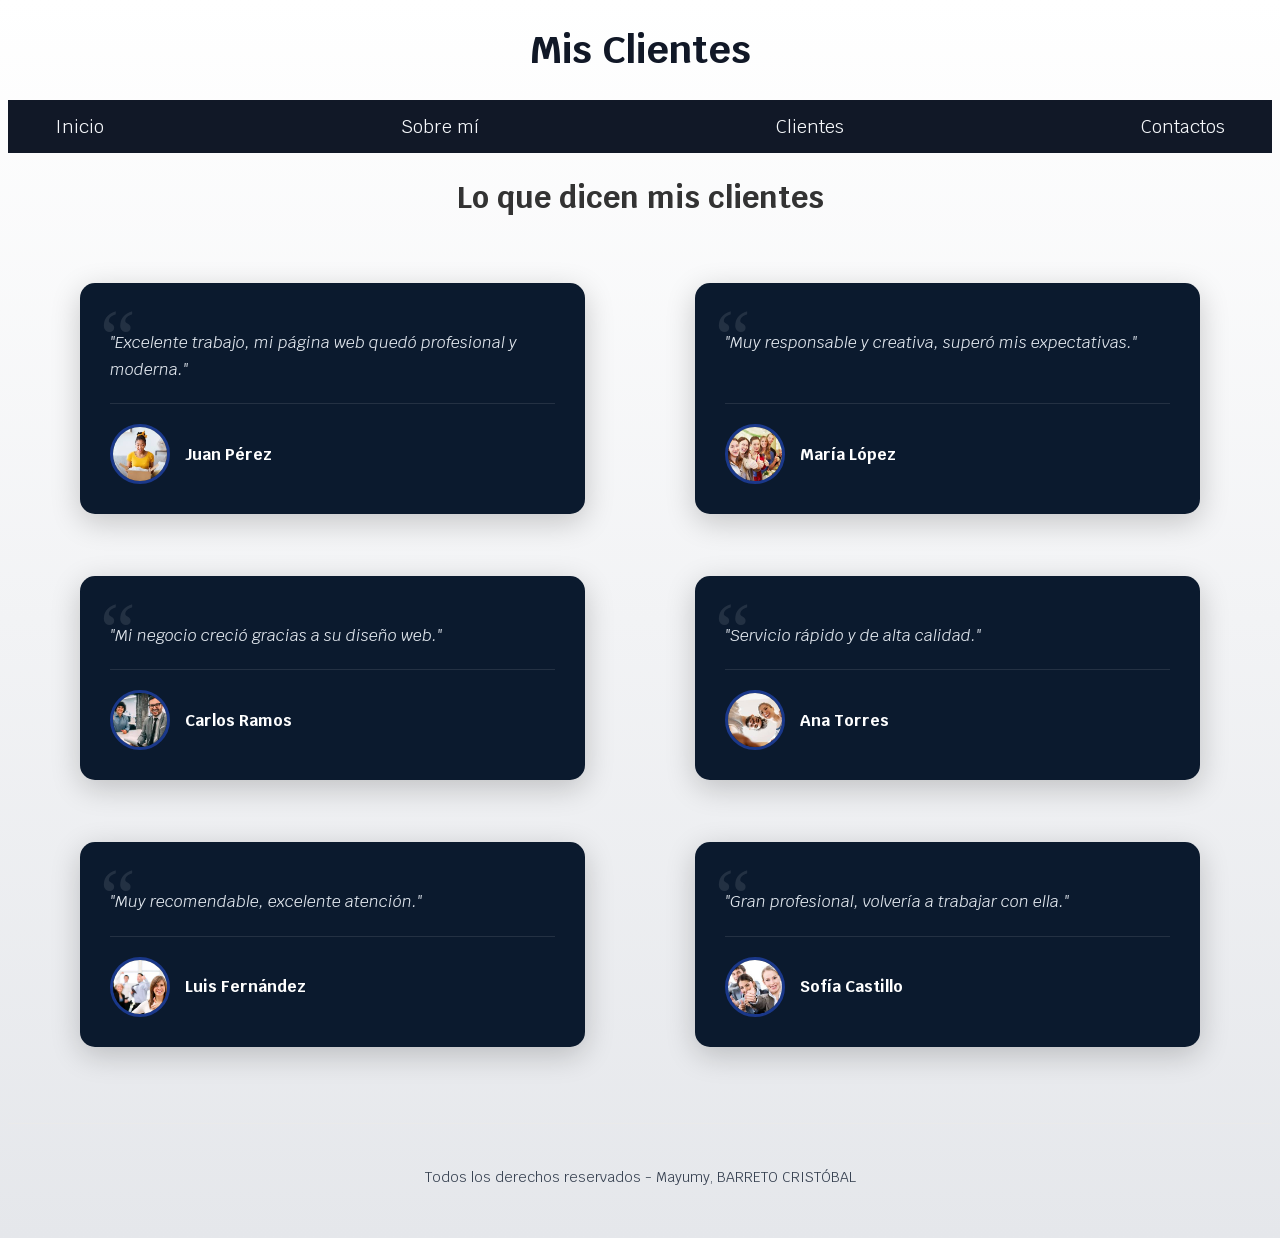
==== clientes.html @ f7bed1d0 "Ahora sí, primer commit" ====
<!DOCTYPE html>
<html lang="es">
<head>
    <meta charset="UTF-8">
    <meta name="viewport" content="width=device-width, initial-scale=1.0">
    <title>Clientes</title>
    <link rel="stylesheet" href="css/normalize.css">
    <link rel="stylesheet" href="css/styles.css">
    <link rel="stylesheet" href="css/clientes.css">
     
    
    <link href="https://fonts.googleapis.com/css2?family=Krub:wght@400;700&display=swap" rel="stylesheet">
</head>
<body>

<header>
    <h1>Mis Clientes</h1>
</header>

<div class="nav-bg">
    <nav class="navegacion-principal contenedor">
        <a href="index.html">Inicio</a>
        <a href="sobre-mi.html">Sobre mí</a>
        <a href="clientes.html">Clientes</a>
        <a href="contacto.html">Contactos</a>
    </nav>
</div>

<main class="contenedor">
    <h2 class="titulo-seccion">Lo que dicen mis clientes</h2>

    <div class="grid-testimonios">
        <blockquote class="testimonio-card">
            <div class="comillas-decorativas">“</div>
            <p class="testimonio-texto">"Excelente trabajo, mi página web quedó profesional y moderna."</p>
            <footer class="cliente-info">
                <img src="img/cliente1.jpg" alt="Foto de Juan Pérez" class="cliente-foto">
                <cite class="cliente-nombre">Juan Pérez</cite>
            </footer>
        </blockquote>

        <blockquote class="testimonio-card">
            <div class="comillas-decorativas">“</div>
            <p class="testimonio-texto">"Muy responsable y creativa, superó mis expectativas."</p>
            <footer class="cliente-info">
                <img src="img/cliente2.jpg" alt="Foto de María López" class="cliente-foto">
                <cite class="cliente-nombre">María López</cite>
            </footer>
        </blockquote>

        <blockquote class="testimonio-card">
            <div class="comillas-decorativas">“</div>
            <p class="testimonio-texto">"Mi negocio creció gracias a su diseño web."</p>
            <footer class="cliente-info">
                <img src="img/cliente3.jpg" alt="Foto de Carlos Ramos" class="cliente-foto">
                <cite class="cliente-nombre">Carlos Ramos</cite>
            </footer>
        </blockquote>

        <blockquote class="testimonio-card">
            <div class="comillas-decorativas">“</div>
            <p class="testimonio-texto">"Servicio rápido y de alta calidad."</p>
            <footer class="cliente-info">
                <img src="img/cliente4.jpg" alt="Foto de Ana Torres" class="cliente-foto">
                <cite class="cliente-nombre">Ana Torres</cite>
            </footer>
        </blockquote>

        <blockquote class="testimonio-card">
            <div class="comillas-decorativas">“</div>
            <p class="testimonio-texto">"Muy recomendable, excelente atención."</p>
            <footer class="cliente-info">
                <img src="img/cliente5.jpg" alt="Foto de Luis Fernández" class="cliente-foto">
                <cite class="cliente-nombre">Luis Fernández</cite>
            </footer>
        </blockquote>

        <blockquote class="testimonio-card">
            <div class="comillas-decorativas">“</div>
            <p class="testimonio-texto">"Gran profesional, volvería a trabajar con ella."</p>
            <footer class="cliente-info">
                <img src="img/cliente6.jpg" alt="Foto de Sofía Castillo" class="cliente-foto">
                <cite class="cliente-nombre">Sofía Castillo</cite>
            </footer>
        </blockquote>
    </div>
</main>

<footer class="footer">
    <p>Todos los derechos reservados - Mayumy, BARRETO CRISTÓBAL</p>
</footer>

</body>
</html>
---- css/styles.css ----
:root {
    --blanco: #f5f7fa;
    --oscuro: #1f2937;
    --primario: #1e3a8a; /* azul elegante */
    --secundario: #111827; /* negro azulado */
    --gris: #374151;
    --grisClaro: #dbeafe;
    --acento: #c4b5fd; /* toque elegante */
}

/* Globales */
html {
    font-size: 62.5%;
    box-sizing: border-box;
    scroll-snap-type: y mandatory;
}

*, *:before, *:after {
    box-sizing: inherit;
}

body {
    font-size: 16px;
    font-family: 'Krub', sans-serif;
    background-image: linear-gradient(to top, #e5e7eb 0%, #ffffff 100%);
    color: var(--oscuro);
}

/* Contenedor */
.contenedor {
    max-width: 120rem;
    margin: 0 auto;
}

/* Botones */
.boton {
    background-color: var(--primario);
    color: var(--blanco);
    padding: 1.2rem 3rem;
    margin-top: 3rem;
    font-size: 1.8rem;
    text-decoration: none;
    text-transform: uppercase;
    font-weight: bold;
    border-radius: .8rem;
    border: none;
    transition: all .3s ease;
}

.boton:hover {
    background-color: var(--acento);
    color: var(--secundario);
    transform: translateY(-2px);
    cursor: pointer;
}

/* Sombra elegante */
.sombra {
    box-shadow: 0px 10px 25px rgba(0,0,0,0.1);
    background-color: #ffffff;
    padding: 2.5rem;
    border-radius: 1.2rem;
}

/* Tipografía */
h1 { font-size: 3.8rem; font-weight: 700; }
h2 { font-size: 2.8rem; font-weight: 600; }
h3 { font-size: 2rem; font-weight: 500; }

h1, h2, h3 {
    text-align: center;
    color: var(--secundario);
}

/* Navegación */
.nav-bg {
    background-color: var(--secundario);
}

.navegacion-principal {
    display: flex;
    flex-direction: column;
}

@media (min-width: 768px) {
    .navegacion-principal {
        flex-direction: row;
        justify-content: space-between;
    }
}

.navegacion-principal a {
    color: var(--blanco);
    text-decoration: none;
    font-size: 1.8rem;
    padding: 1.5rem;
    transition: all .3s ease;
}

.navegacion-principal a:hover {
    background-color: var(--primario);
    border-radius: .5rem;
}

/* Hero */
.hero {
    background-image: url(../img/hero.jpg);
    background-size: cover;
    height: 450px;
    position: relative;
    margin-bottom: 3rem;
}


.contenido-hero {
    position: absolute;
    width: 100%;
    background: rgba(0,0,0,0.6);
    height: 100%;
    display: flex;
    flex-direction: column;
    align-items: center;
    justify-content: center;
}

.contenido-hero h2,
.contenido-hero p {
    color: var(--blanco);
}

/* Servicios */
@media (min-width: 768px) {
    .servicios {
        display: grid;
        grid-template-columns: repeat(3, 1fr);
        gap: 2rem;
    }
}

.servicio {
    text-align: center;
}

.servicio h3 {
    color: var(--primario);
}

.servicio p {
    line-height: 1.8;
    color: var(--gris);
}

.servicio {
    display: flex;
    flex-direction: column;
    align-items: center;
    text-align: center;
}

.servicio .iconos {
    height: 14rem;
    width: 14rem;
    background: linear-gradient(135deg, var(--primario), var(--acento));
    border-radius: 50%;

    display: flex;
    justify-content: center;
    align-items: center;
    gap: 1rem;
}

.servicio .iconos svg {
    width: 40px;
    height: 40px;
    display: block;
}

/* Formulario */
.formulario {
    background-color: var(--secundario);
    width: min(60rem, 100%);
    margin: 0 auto;
    padding: 3rem;
    border-radius: 1rem;
}

.formulario legend {
    text-align: center;
    font-size: 2rem;
    font-weight: bold;
    color: var(--acento);
}

.campo label {
    color: var(--blanco);
}

.input-text {
    width: 100%;
    padding: 1.2rem;
    border-radius: .5rem;
    border: none;
}

/* Footer */
.footer {
    text-align: center;
    color: var(--gris);
    margin-top: 2rem;
}
---- css/clientes.css ----
/* CONFIGURACIÓN GENERAL */
.contenedor {
    max-width: 1200px; /* Ancho completo para que la rejilla respire */
    margin: 0 auto;
    
}

.titulo-seccion {
    text-align: center;
    font-size: 3rem;
    font-weight: bold;
    color: #333; /* O usa #fff si el fondo general es oscuro */
    margin-bottom: 5rem;
}

/* REJILLA DE TESTIMONIOS (GRID PROFESIONAL) */
.grid-testimonios {
    display: grid;
    grid-template-columns: repeat(2, 1fr); /* 2 columnas iguales */
    gap: 3rem; /* Espacio generoso entre tarjetas */
}

/* TARJETA DE TESTIMONIO (PREMIUM) */
.testimonio-card {
    background-color: #0b1a2e; /* Azul oscuro elegante */
    color: white;
    padding: 3rem;
    border-radius: 15px;
    box-shadow: 0px 8px 30px rgba(0, 0, 0, 0.2);
    position: relative;
    display: flex;
    flex-direction: column;
    justify-content: space-between;
    transition: transform 0.3s ease, box-shadow 0.3s ease;
}

.testimonio-card:hover {
    transform: translateY(-10px);
    box-shadow: 0px 15px 40px rgba(0, 0, 0, 0.3);
}

/* COMILLAS DECORATIVAS */
.comillas-decorativas {
    position: absolute;
    top: 1rem;
    left: 2rem;
    font-size: 8rem;
    color: rgba(255, 255, 255, 0.1); /* Muy tenue */
    font-family: Georgia, serif;
}

/* TEXTO DEL TESTIMONIO */
.testimonio-texto {
    font-size: 1.6rem;
    line-height: 1.7;
    font-style: italic;
    color: #e0e6ed;
    margin-bottom: 2rem;
    z-index: 1; /* Para estar sobre las comillas */
}

/* INFO DEL CLIENTE (FOTO Y NOMBRE) */
.cliente-info {
    display: flex;
    align-items: center;
    gap: 1.5rem;
    border-top: 1px solid rgba(255, 255, 255, 0.1);
    padding-top: 2rem;
}

.cliente-foto {
    width: 60px;
    height: 60px;
    border-radius: 50%;
    object-fit: cover;
    border: 3px solid #1a388a; /* Borde azul de acento */
}

.cliente-nombre {
    font-size: 1.6rem;
    font-weight: bold;
    color: #fff;
    font-style: normal;
}

/* RESPONSIVE */
@media (max-width: 900px) {
    .grid-testimonios {
        grid-template-columns: 1fr; /* Una columna en tablets y móviles */
        gap: 2rem;
    }
}

/* FOOTER */
.footer {
    text-align: center;
    padding: 3rem;
    margin-top: 6rem;
    font-size: 1.4rem;
    border-top: 1px solid #eaeaea;
}
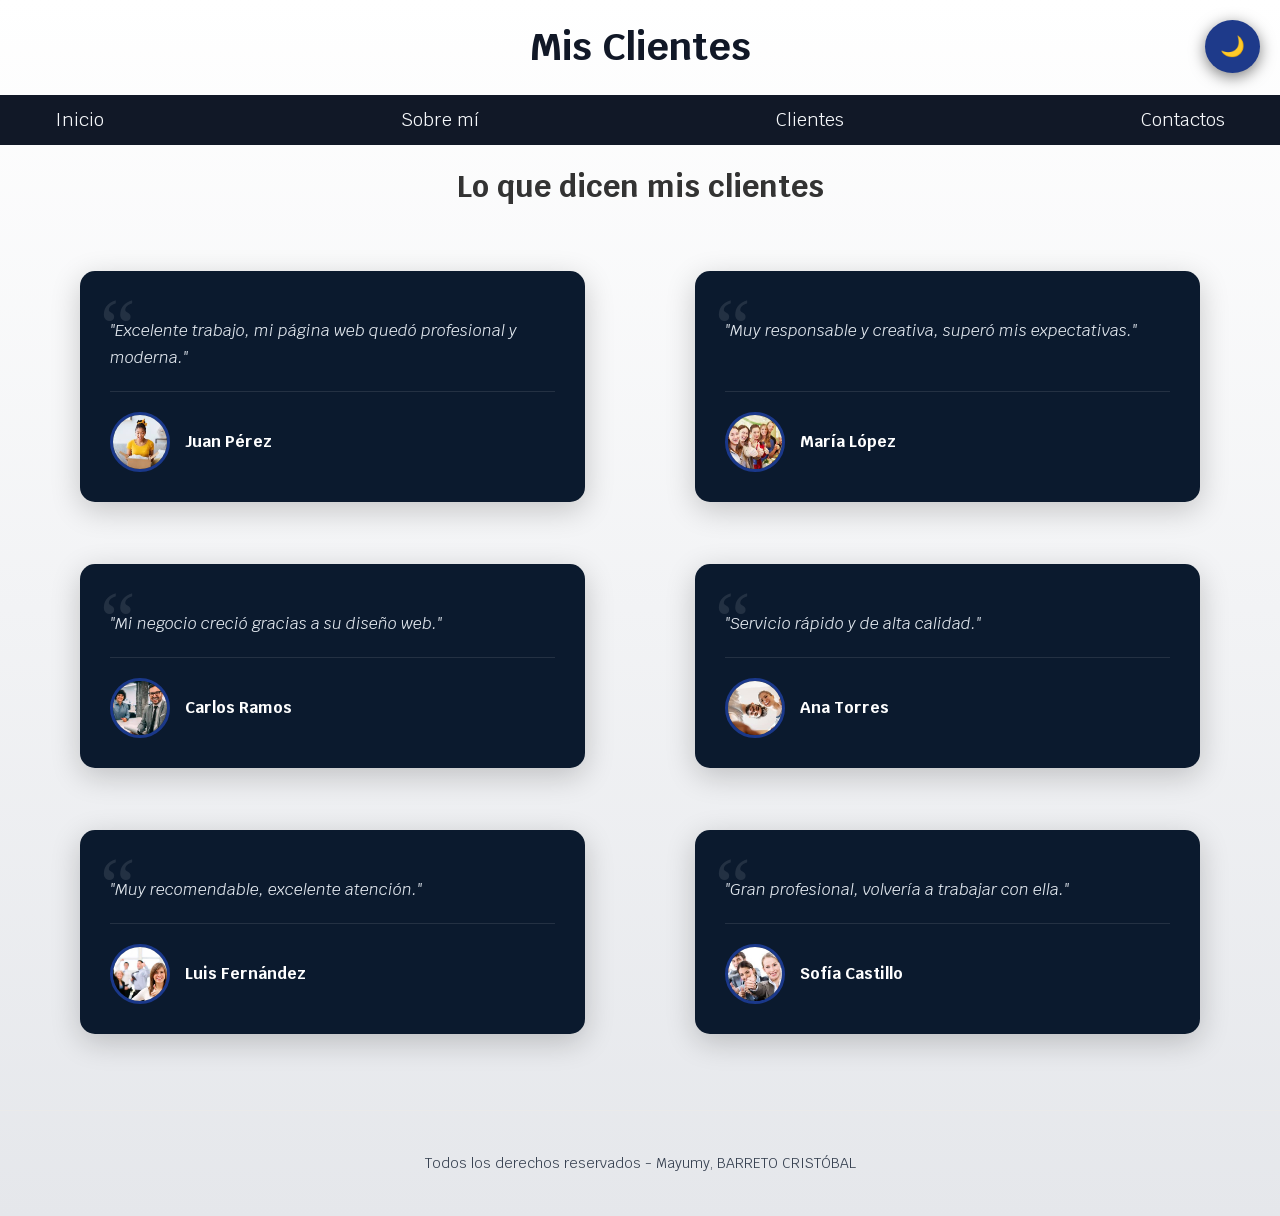
==== commit bbf6581d: "incremente las animaciones en java" ====
--- a/clientes.html
+++ b/clientes.html
@@ -90,5 +90,8 @@
     <p>Todos los derechos reservados - Mayumy, BARRETO CRISTÓBAL</p>
 </footer>
 
+<button id="btntop"> ir arriba</button>    
+<script src="js/script.js"></script>
+
 </body>
 </html>
--- a/css/styles.css
+++ b/css/styles.css
@@ -209,3 +209,96 @@
     margin-top: 2rem;
 }
 
+/* --- ANIMACIÓN DE COLORES (NOMBRE) --- */
+.titulo {
+    background: linear-gradient(90deg, #1e3a8a, #c4b5fd, #1e3a8a);
+    background-size: 200%;
+    -webkit-background-clip: text;
+    background-clip: text;
+    color: transparent;
+    animation: colores 3s linear infinite;
+}
+@keyframes colores { to { background-position: 200%; } }
+
+/* --- MODO NOCHE TOTAL (Respetado) --- */
+body.dark, body.dark main, body.dark .sombra, body.dark footer { 
+    background-color: #0f172a !important; 
+    color: #f8fafc !important; 
+    background-image: none !important; 
+}
+body.dark h1, body.dark h2, body.dark h3 { 
+    color: #c4b5fd !important; 
+}
+
+/* --- BOTONES FLOTANTES CON ANIMACIÓN --- */
+.fijo { 
+    position: fixed !important; /* Mantiene el botón flotando en pantalla */
+    z-index: 9999; 
+    cursor: pointer; 
+    border: none; 
+    border-radius: 50%; 
+    padding: 15px; 
+    font-size: 20px;
+    background: #1e3a8a;
+    color: white;
+    box-shadow: 0px 4px 15px rgba(0,0,0,0.5);
+    transition: transform 0.3s ease, background 0.3s;
+}
+
+/* Animación al pasar el mouse */
+.fijo:hover { 
+    transform: scale(1.2) rotate(10deg); 
+    background: #c4b5fd;
+}
+
+/* Posiciones exactas */
+#btntop { bottom: 20px; right: 20px; display: none; }
+#btnTheme { top: 20px; right: 20px; }
+
+/* --- BOTÓN VOLVER ARRIBA ANIMADO --- */
+#btntop {
+    display: none;
+    position: fixed;
+    bottom: 60px;
+    right: 30px;
+    z-index: 1000;
+    width: 100px;
+    height: 100px;
+    border-radius: 50%; /* Figura CIRCULAR */
+    border: none;
+    cursor: pointer;
+    background: linear-gradient(135deg, #1e388a, #c4b5fd); /* COLORES */
+    color: white;
+    font-size: 1.2rem;
+    box-shadow: 0 5px 15px rgba(0,0,0,0.3);
+    transition: all 0.3s ease-in-out;
+    /* Animación de "latido" constante */
+    animation: pulsoBoton 2s infinite;
+}
+
+@keyframes pulsoBoton {
+    0% { transform: scale(1); box-shadow: 0 0 0 0 rgba(30, 58, 138, 0.7); }
+    70% { transform: scale(1.05); box-shadow: 0 0 0 10px rgba(30, 58, 138, 0); }
+    100% { transform: scale(1); box-shadow: 0 0 0 0 rgba(30, 58, 138, 0); }
+}
+
+#btntop:hover {
+    transform: translateY(-5px) scale(1.1); /* Se eleva al pasar el mouse */
+    filter: brightness(1.2);
+}
+
+/* --- MODO NOCHE TOTAL Y ANIMACIONES DE TÍTULOS --- */
+body.dark {
+    background-color: #111827 !important;
+    color: white !important;
+}
+
+body.dark .titulo {
+    animation: pulsoColores 4s infinite; /* ANIMACIÓN DE TÍTULO */
+}
+
+@keyframes pulsoColores {
+    0%, 100% { color: #c4b5fd; text-shadow: 0 0 5px #c4b5fd; }
+    50% { color: #f8fafc; text-shadow: 0 0 10px #f8fafc; }
+}
+
--- a/css/clientes.css
+++ b/css/clientes.css
@@ -100,3 +100,96 @@
     border-top: 1px solid #eaeaea;
 }
 
+/* --- ANIMACIÓN DE COLORES (NOMBRE) --- */
+.titulo {
+    background: linear-gradient(90deg, #1e3a8a, #c4b5fd, #1e3a8a);
+    background-size: 200%;
+    -webkit-background-clip: text;
+    background-clip: text;
+    color: transparent;
+    animation: colores 3s linear infinite;
+}
+@keyframes colores { to { background-position: 200%; } }
+
+/* --- MODO NOCHE TOTAL (Respetado) --- */
+body.dark, body.dark main, body.dark .sombra, body.dark footer { 
+    background-color: #0f172a !important; 
+    color: #f8fafc !important; 
+    background-image: none !important; 
+}
+body.dark h1, body.dark h2, body.dark h3 { 
+    color: #c4b5fd !important; 
+}
+
+/* --- BOTONES FLOTANTES CON ANIMACIÓN --- */
+.fijo { 
+    position: fixed !important; /* Mantiene el botón flotando en pantalla */
+    z-index: 9999; 
+    cursor: pointer; 
+    border: none; 
+    border-radius: 50%; 
+    padding: 15px; 
+    font-size: 20px;
+    background: #1e3a8a;
+    color: white;
+    box-shadow: 0px 4px 15px rgba(0,0,0,0.5);
+    transition: transform 0.3s ease, background 0.3s;
+}
+
+/* Animación al pasar el mouse */
+.fijo:hover { 
+    transform: scale(1.2) rotate(10deg); 
+    background: #c4b5fd;
+}
+
+/* Posiciones exactas */
+#btntop { bottom: 20px; right: 20px; display: none; }
+#btnTheme { top: 20px; right: 20px; }
+
+/* --- BOTÓN VOLVER ARRIBA ANIMADO --- */
+#btntop {
+    display: none;
+    position: fixed;
+    bottom: 60px;
+    right: 30px;
+    z-index: 1000;
+    width: 100px;
+    height: 100px;
+    border-radius: 50%; /* Figura CIRCULAR */
+    border: none;
+    cursor: pointer;
+    background: linear-gradient(135deg, #1e388a, #c4b5fd); /* COLORES */
+    color: white;
+    font-size: 1.2rem;
+    box-shadow: 0 5px 15px rgba(0,0,0,0.3);
+    transition: all 0.3s ease-in-out;
+    /* Animación de "latido" constante */
+    animation: pulsoBoton 2s infinite;
+}
+
+@keyframes pulsoBoton {
+    0% { transform: scale(1); box-shadow: 0 0 0 0 rgba(30, 58, 138, 0.7); }
+    70% { transform: scale(1.05); box-shadow: 0 0 0 10px rgba(30, 58, 138, 0); }
+    100% { transform: scale(1); box-shadow: 0 0 0 0 rgba(30, 58, 138, 0); }
+}
+
+#btntop:hover {
+    transform: translateY(-5px) scale(1.1); /* Se eleva al pasar el mouse */
+    filter: brightness(1.2);
+}
+
+/* --- MODO NOCHE TOTAL Y ANIMACIONES DE TÍTULOS --- */
+body.dark {
+    background-color: #111827 !important;
+    color: white !important;
+}
+
+body.dark .titulo {
+    animation: pulsoColores 4s infinite; /* ANIMACIÓN DE TÍTULO */
+}
+
+@keyframes pulsoColores {
+    0%, 100% { color: #c4b5fd; text-shadow: 0 0 5px #c4b5fd; }
+    50% { color: #f8fafc; text-shadow: 0 0 10px #f8fafc; }
+}
+
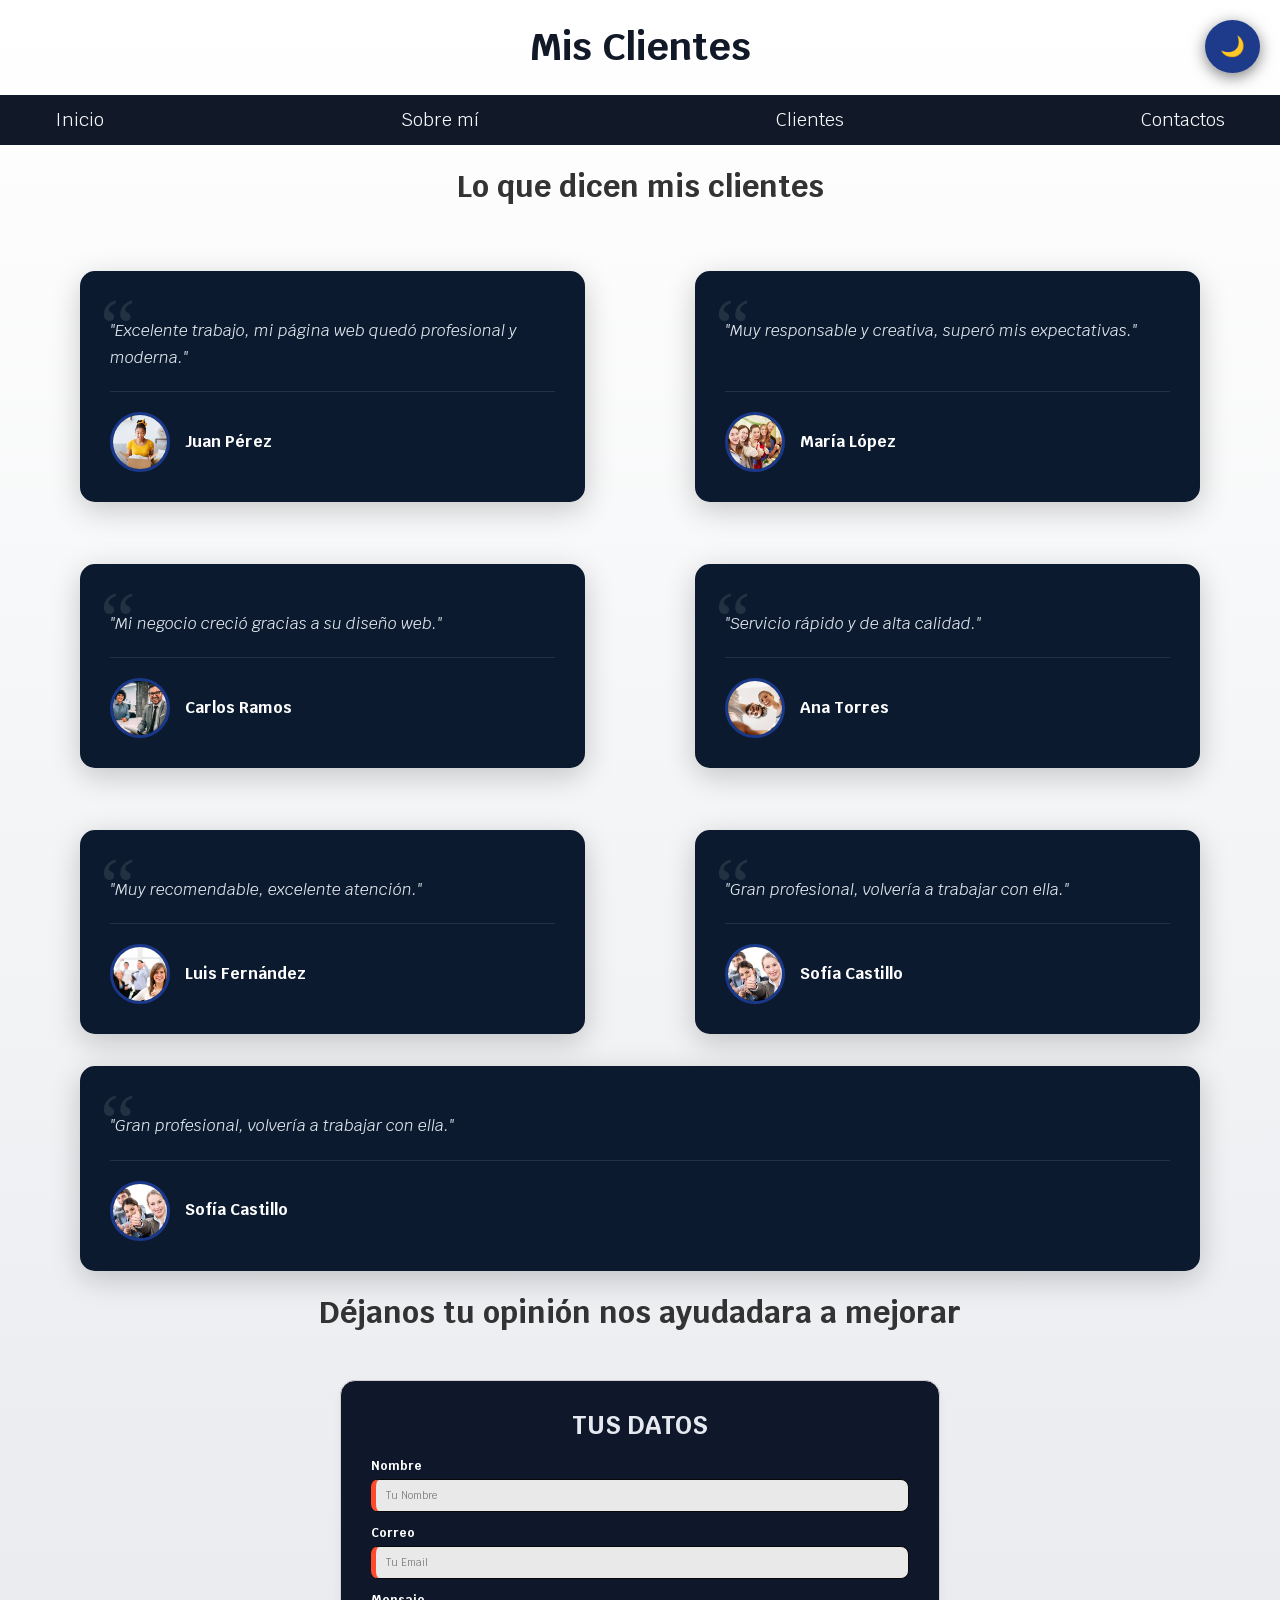
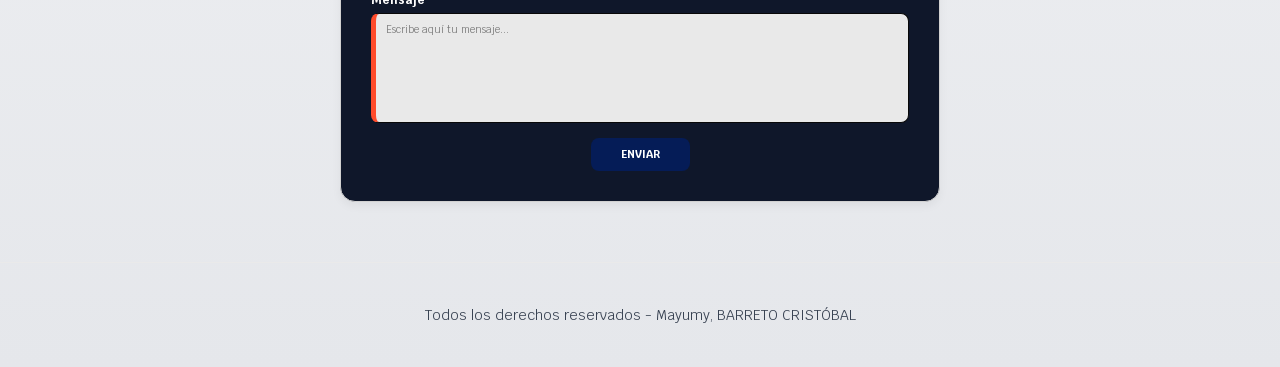
==== commit 435afa5b: "se agrego php" ====
--- a/clientes.html
+++ b/clientes.html
@@ -84,7 +84,48 @@
             </footer>
         </blockquote>
     </div>
+   <blockquote class="testimonio-card">
+            <div class="comillas-decorativas">“</div>
+            <p class="testimonio-texto">"Gran profesional, volvería a trabajar con ella."</p>
+            <footer class="cliente-info">
+                <img src="img/cliente6.jpg" alt="Foto de Sofía Castillo" class="cliente-foto">
+                <cite class="cliente-nombre">Sofía Castillo</cite>
+            </footer>
+        </blockquote>
+    </div>
+    <section class="contenedor">
+    <h2 class="titulo-seccion">Déjanos tu opinión nos ayudadara a mejorar</h2>
+    
+<form class="formulario-pro" method="POST" action="guardarclientes.php">
+        <fieldset>
+            <legend>Tus Datos</legend>
+            
+            <div class="contenedor-campos-pro">
+                <div class="campo">
+                    <label>Nombre</label>
+                    <input type="text" placeholder="Tu Nombre" name="nombre" required>
+                </div>
+
+                <div class="campo">
+                    <label>Correo</label>
+                    <input type="email" placeholder="Tu Email" name="correo"required>
+                </div>
+
+                <div class="campo">
+                    <label>Mensaje</label>
+                    <textarea name="mensaje" placeholder="Escribe aquí tu mensaje..."required></textarea>
+                </div>
+            </div>
+
+            <div class="enviar-contenedor">
+                <input class="boton-enviar" type="submit" value="ENVIAR">
+            </div>
+        </fieldset>
+    </form>
+</section>
+  
 </main>
+
 
 <footer class="footer">
     <p>Todos los derechos reservados - Mayumy, BARRETO CRISTÓBAL</p>
--- a/css/styles.css
+++ b/css/styles.css
@@ -12,7 +12,7 @@
 html {
     font-size: 62.5%;
     box-sizing: border-box;
-    scroll-snap-type: y mandatory;
+    scroll-behavior: smooth; /* <--- AGREGA ESTA LÍNEA */
 }
 
 *, *:before, *:after {
@@ -102,32 +102,60 @@
     border-radius: .5rem;
 }
 
-/* Hero */
 .hero {
-    background-image: url(../img/hero.jpg);
-    background-size: cover;
-    height: 450px;
     position: relative;
-    margin-bottom: 3rem;
-}
-
-
+    height: 600px; /* Altura fija para que no se vea vacío */
+    width: 100%;
+    overflow: hidden;
+    background-color: #000; /* Fondo negro por si el video falla */
+}
+
+.video-bg {
+    position: absolute;
+    top: 50%;
+    left: 50%;
+    min-width: 100%;
+    min-height: 100%;
+    width: auto;
+    height: auto;
+    transform: translate(-50%, -50%);
+    object-fit: cover;
+    z-index: 0;
+}
+
+/* Esto controla todo el texto que está sobre el video */
+.contenido-hero h2 {
+    color: #ffffff !important; /* Blanco puro */
+    font-size: 4.5rem;         /* Tamaño grande */
+    font-weight: 700;          /* Letra gruesa */
+    text-align: center;
+    text-transform: uppercase;
+    /* Sombras para que se lea aunque el video sea claro u oscuro */
+    text-shadow: 2px 4px 10px rgba(0, 0, 0, 0.9); 
+    margin-bottom: 1rem;
+}
+
+.contenido-hero p {
+    color: #ffffff !important; /* Blanco para la ubicación */
+    font-size: 2rem;
+    font-weight: 400;
+    text-shadow: 1px 2px 5px rgba(0, 0, 0, 0.8);
+}
+
+/* Ajuste de la capa oscura para que no sea tan negra y se vea el carro */
 .contenido-hero {
     position: absolute;
+    top: 0;
+    left: 0;
     width: 100%;
-    background: rgba(0,0,0,0.6);
     height: 100%;
+    background-color: rgba(0, 0, 0, 0.3); /* Un poco más transparente para ver el auto */
     display: flex;
     flex-direction: column;
     align-items: center;
     justify-content: center;
-}
-
-.contenido-hero h2,
-.contenido-hero p {
-    color: var(--blanco);
-}
-
+    z-index: 2;
+}
 /* Servicios */
 @media (min-width: 768px) {
     .servicios {
@@ -182,6 +210,7 @@
     margin: 0 auto;
     padding: 3rem;
     border-radius: 1rem;
+    height: auto; /* Permite que el cuadro crezca si el mensaje es largo */
 }
 
 .formulario legend {
@@ -193,15 +222,33 @@
 
 .campo label {
     color: var(--blanco);
-}
-
+    display: block;
+    margin-bottom: 0.5rem;
+}
 .input-text {
     width: 100%;
     padding: 1.2rem;
     border-radius: .5rem;
-    border: none;
-}
-
+    border: 2px solid transparent; 
+    transition: all 0.3s ease; 
+    font-family: inherit;
+    margin-bottom: 1.5rem; /* Espacio entre cuadros */
+}
+
+/* EFECTO PRO AL ESCRIBIR */
+.input-text:focus {
+    outline: none;
+    border: 2px solid var(--acento) !important; 
+    background-color: #ffffff;
+    color: #000000; 
+    box-shadow: 0 0 15px rgba(196, 181, 253, 0.5); 
+}
+.formulario .boton {
+    display: block;
+    width: 100%; /* Botón ancho en móviles */
+    background-color: var(--primario);
+    border: 1px solid var(--acento);
+}
 /* Footer */
 .footer {
     text-align: center;
@@ -301,4 +348,40 @@
     0%, 100% { color: #c4b5fd; text-shadow: 0 0 5px #c4b5fd; }
     50% { color: #f8fafc; text-shadow: 0 0 10px #f8fafc; }
 }
-
+/* Cuando el usuario hace clic para escribir */
+.input-text:focus {
+    outline: none;
+    border: 2px solid var(--acento) !important; /* Usa el color lila que ya tienes */
+    background-color: #ffffff;
+    color: #000000; /* Texto negro para que se lea perfecto */
+    box-shadow: 0 0 15px rgba(196, 181, 253, 0.5); /* Resplandor lila */
+}
+
+/* Mejora visual de los campos */
+.input-text {
+    transition: all 0.3s ease; /* Para que el cambio de color sea suave */
+}
+fieldset {
+    border: none; /* Quita la línea blanca doble */
+    padding: 0;
+    margin: 0;
+}
+/* Estilos para el Modo Oscuro */
+body.dark { background-color: #1a1a1a; }
+body.dark h2 { color: #ffffff; }
+body.dark h3, 
+body.dark .servicio h3 {
+    color: #ffffff !important; /* Blanco puro para máxima visibilidad */
+    text-shadow: 0 0 10px rgba(196, 181, 253, 0.6); /* Resplandor lila suave */
+}
+
+body.dark .servicio p, 
+body.dark .ubicacion p {
+    color: #dbeafe !important; /* Un azul muy clarito para los párrafos */
+}
+
+/* Para que los títulos de los servicios no se pierdan */
+body.dark .servicio h3 {
+    font-weight: bold;
+    letter-spacing: 1px;
+}
--- a/css/clientes.css
+++ b/css/clientes.css
@@ -193,3 +193,87 @@
     50% { color: #f8fafc; text-shadow: 0 0 10px #f8fafc; }
 }
 
+/* Estilo del contenedor gris con sombra */
+.formulario-pro {
+    background-color: #0f172a;
+    padding: 3rem;
+    max-width: 600px; /* Tamaño ideal para que se vea centrado */
+    margin: 3rem auto; /* Centra el formulario en la página */
+    border-radius: 1.5rem; /* Bordes redondeados */
+    border: 1px solid #d1d1d1;
+    box-shadow: 0px 4px 10px rgba(0, 0, 0, 0.05);
+}
+
+.formulario-pro fieldset {
+    border: none;
+}
+
+.formulario-pro legend {
+    text-align: center;
+    color: #e6e9f0; /* Color azul del título */
+    font-weight: 900;
+    margin-bottom: 2rem;
+    font-size: 2.5rem;
+    text-transform: uppercase;
+}
+
+/* Estilo de los campos (Nombre, Correo, Mensaje) */
+.campo {
+    display: flex;
+    flex-direction: column;
+    margin-bottom: 1.5rem;
+}
+
+.campo label {
+  font-weight: bold;
+   color: #ffffff;
+ font-size: 1.2rem;
+}
+
+.campo input, 
+.campo textarea {
+    padding: 1rem;
+    border: 1.5px solid #080808;
+    border-radius: 0.8rem;
+    background-color: #e9e9e9;
+    font-size: 1rem;
+}
+
+.campo textarea {
+    height: 11rem;
+    resize: none;
+}
+
+/* Centrado del botón */
+.enviar-contenedor {
+    display: flex;
+    justify-content: center;
+    margin-top: 1rem;
+}
+
+.boton-enviar {
+    background-color: #051c57; /* Azul oscuro profesional */
+    color: white;
+    padding: 1rem 3rem;
+    border: none;
+    border-radius: 0.8rem;
+    font-weight: bold;
+    font-size: 1.1rem;
+    cursor: pointer;
+    text-transform: uppercase;
+}
+
+.boton-enviar:hover {
+    background-color: #08183b;
+}
+
+/* --- Estilos para validación obligatoria --- */
+.campo input:invalid, 
+.campo textarea:invalid {
+    border-left: 5px solid #ff4b2b; /* Rojo si falta rellenar */
+}
+
+.campo input:valid, 
+.campo textarea:valid {
+    border-left: 5px solid #00b09b; /* Verde cuando está lleno */
+}
